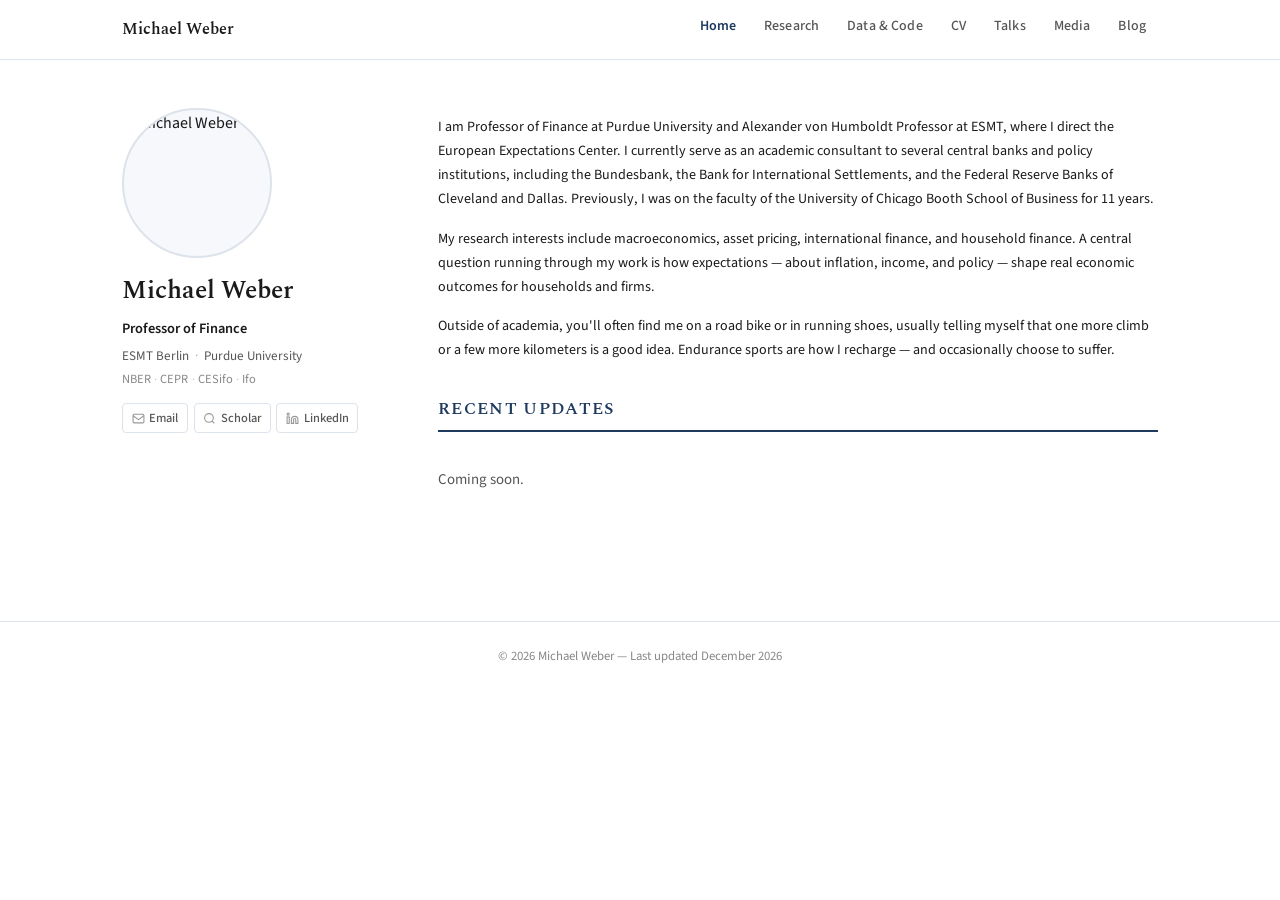
==== index.html @ 578f889b "Main Files" ====
<!DOCTYPE html>
<html lang="en">
<head>
  <meta charset="UTF-8">
  <meta name="viewport" content="width=device-width, initial-scale=1.0">
  <meta name="description" content="Michael Weber — Professor of Finance at Purdue University and ESMT Berlin. Research in asset pricing, monetary policy, and household finance.">
  <title>Michael Weber | Finance</title>
  <link rel="preconnect" href="https://fonts.googleapis.com">
  <link rel="preconnect" href="https://fonts.gstatic.com" crossorigin>
  <link href="https://fonts.googleapis.com/css2?family=Source+Sans+3:wght@400;500;600&family=Spectral:ital,wght@0,400;0,600;1,400&family=JetBrains+Mono:wght@400&display=swap" rel="stylesheet">
  <link rel="stylesheet" href="style.css">
  <link rel="icon" type="image/svg+xml" href="favicon.svg?v=2">
  <style>
    :root {
      --color-accent:    #1e3a5f;
      --color-accent-lt: #2563a8;
      --color-surface:   #f6f8fb;
      --color-border:    #dde3ea;
    }

    a { color: #1e5799; }
    a:hover { color: #1e3a5f; }
    .nav-links a { color: var(--color-muted); }
    .nav-links a:hover, .nav-links a.active { color: var(--color-accent); }
    .section-title { color: var(--color-accent); border-bottom-color: var(--color-accent); }

    /* ── Circular photo ─────────────────────────── */
    .sidebar-photo {
      width: 150px;
      height: 150px;
      border-radius: 50%;
      object-fit: cover;
      object-position: center top;
      border: 2px solid var(--color-border);
      display: block;
      margin: 0 0 1.1rem 0;
    }

    /* ── Name ───────────────────────────────────── */
    .sidebar-name {
      font-family: var(--font-serif);
      font-size: 1.55rem;
      font-weight: 600;
      color: var(--color-text);
      line-height: 1.2;
      margin-bottom: 0.75rem;
    }

    /* ── Info block: role / institutions / affiliations ── */
    .sidebar-info {
      display: flex;
      flex-direction: column;
      gap: 0.25rem;
      margin-bottom: 0.9rem;
    }

    .sidebar-role {
      font-size: 0.9rem;
      font-weight: 600;
      color: var(--color-text);
      margin-bottom: 0.05rem;
    }

    .sidebar-inst {
      font-size: 0.82rem;
      color: var(--color-muted);
      line-height: 1.5;
    }
    .sidebar-inst a, .sidebar-affil a {
      color: inherit;
      text-decoration: none;
    }
    .sidebar-inst a:hover, .sidebar-affil a:hover {
      color: var(--color-accent);
      text-decoration: underline;
    }

    .sidebar-affil {
      font-size: 0.78rem;
      color: var(--color-subtle);
      line-height: 1.5;
    }

    .dot-sep {
      margin: 0 0.2rem;
      opacity: 0.45;
    }

    /* ── Icon button row ────────────────────────── */
    .sidebar-links {
      display: flex;
      flex-direction: row;
      flex-wrap: wrap;
      gap: 0.35rem;
      list-style: none;
      padding: 0;
      margin: 0.5rem 0 0;
    }
    .sidebar-links a {
      display: flex;
      align-items: center;
      gap: 0.28rem;
      font-size: 0.78rem;
      font-weight: 500;
      color: var(--color-muted);
      border: 1px solid var(--color-border);
      border-radius: 4px;
      padding: 0.2rem 0.55rem;
      text-decoration: none;
      transition: all 0.15s;
      white-space: nowrap;
    }
    .sidebar-links a:hover {
      color: var(--color-accent);
      border-color: var(--color-accent);
      background: rgba(30,58,95,0.04);
    }
    .sidebar-links .icon {
      width: 13px; height: 13px; flex-shrink: 0;
    }

    /* ── Bio text ───────────────────────────────── */
    .bio-text {
      font-size: 0.88rem;
      line-height: 1.7;
      color: var(--color-text);
      margin-bottom: 1rem;
    }
  </style>
</head>
<body>

  <nav class="site-nav">
    <div class="nav-inner">
    <a href="index.html" class="nav-brand">Michael Weber</a>
    <ul class="nav-links">
      <li><a href="index.html" class="active">Home</a></li>
      <li><a href="research.html">Research</a></li>
      <li><a href="data-code.html">Data &amp; Code</a></li>
      <li><a href="files/cv.pdf" target="_blank">CV</a></li>
      <li><a href="talks.html">Talks</a></li>
      <li><a href="media.html">Media</a></li>
      <li><a href="blog.html">Blog</a></li>
    </ul>
    <button class="nav-hamburger" aria-label="Toggle navigation" onclick="this.closest('nav').querySelector('.nav-links').classList.toggle('open')">
      <svg viewBox="0 0 24 24"><line x1="3" y1="6" x2="21" y2="6"/><line x1="3" y1="12" x2="21" y2="12"/><line x1="3" y1="18" x2="21" y2="18"/></svg>
    </button>
      </div>
  </nav>

  <div class="page-wrapper">

    <aside class="sidebar">

      <img src="images/weber.jpeg" alt="Michael Weber" class="sidebar-photo">

      <div class="sidebar-name">Michael Weber</div>

      <div class="sidebar-info">

        <div class="sidebar-role">Professor of Finance</div>

        <div class="sidebar-inst">
          <a href="https://esmt.berlin/person/michael-weber" target="_blank">ESMT Berlin</a>
          <span class="dot-sep">·</span>
          <a href="https://www.business.purdue.edu/faculty/home.php?username=weber366" target="_blank">Purdue University</a>
        </div>

        <div class="sidebar-affil">
          <a href="https://www.nber.org/people/michael_weber?page=1&perPage=50" target="_blank">NBER</a><span class="dot-sep">·</span><a href="https://cepr.org/about/people/michael-weber" target="_blank">CEPR</a><span class="dot-sep">·</span><a href="https://www.ifo.de/en/cesifo/network-member/weber-michael-0" target="_blank">CESifo</a><span class="dot-sep">·</span>Ifo
        </div>

      </div>

      <ul class="sidebar-links">
        <li>
          <a href="mailto:weber366@purdue.edu">
            <svg class="icon" viewBox="0 0 24 24" fill="none" stroke="currentColor" stroke-width="2">
              <rect x="2" y="4" width="20" height="16" rx="2"/>
              <path d="m2 7 10 7 10-7"/>
            </svg>
            Email
          </a>
        </li>
        <li>
          <a href="https://scholar.google.com/citations?user=i4pS5EwAAAAJ&hl=en" target="_blank">
            <svg class="icon" viewBox="0 0 24 24" fill="none" stroke="currentColor" stroke-width="2">
              <circle cx="11" cy="11" r="8"/><path d="m21 21-4.35-4.35"/>
            </svg>
            Scholar
          </a>
        </li>
        <li>
          <a href="https://www.linkedin.com/in/michael-weber-6b3bb654/" target="_blank">
            <svg class="icon" viewBox="0 0 24 24" fill="none" stroke="currentColor" stroke-width="2">
              <path d="M16 8a6 6 0 0 1 6 6v7h-4v-7a2 2 0 0 0-2-2 2 2 0 0 0-2 2v7h-4v-7a6 6 0 0 1 6-6z"/>
              <rect x="2" y="9" width="4" height="12"/>
              <circle cx="4" cy="4" r="2"/>
            </svg>
            LinkedIn
          </a>
        </li>
      </ul>

    </aside>

    <main class="main-content">

      <p class="bio-text">
        I am Professor of Finance at Purdue University and Alexander von Humboldt Professor at ESMT, where I direct the European Expectations Center. I currently serve as an academic consultant to several central banks and policy institutions, including the Bundesbank, the Bank for International Settlements, and the Federal Reserve Banks of Cleveland and Dallas. Previously, I was on the faculty of the University of Chicago Booth School of Business for 11 years.
      </p>
      <p class="bio-text">
        My research interests include macroeconomics, asset pricing, international finance, and household finance. A central question running through my work is how expectations — about inflation, income, and policy — shape real economic outcomes for households and firms.
      </p>
      <p class="bio-text">
        Outside of academia, you'll often find me on a road bike or in running shoes, usually telling myself that one more climb or a few more kilometers is a good idea. Endurance sports are how I recharge — and occasionally choose to suffer.
      </p>

      <div class="section-title">Recent Updates</div>
      <p style="color: var(--color-muted); font-size: 0.93rem; padding: 1rem 0;">Coming soon.</p>

    </main>
  </div>

<footer class="site-footer">
  &copy; 2026 Michael Weber &mdash; Last updated <span id="last-modified"></span>
  <script>
    const d = new Date(document.lastModified);
    document.getElementById('last-modified').textContent =
      d.toLocaleDateString('en-US', { month: 'long', year: 'numeric' });
  </script>
</footer>

  <script>
    document.querySelectorAll('.nav-links a').forEach(function(a) {
      a.addEventListener('click', function() {
        document.querySelector('.nav-links').classList.remove('open');
      });
    });
  </script>
</body>
</html>
---- style.css ----
/* ============================================================
   MICHAEL WEBER — ACADEMIC WEBSITE
   style.css
   
   HOW TO READ THIS FILE:
   CSS is organized in layers — think of it like dressing:
   1. Reset / base         (the bare skin)
   2. Typography           (the fabric)
   3. Layout               (the cut/structure)
   4. Components           (individual items: nav, cards, etc.)
   5. Page-specific tweaks (final tailoring)
   ============================================================ */


/* ── 1. CUSTOM PROPERTIES (variables) ─────────────────────────
   CSS variables let you define a color ONCE and use it everywhere.
   If you want to change the accent color, you change ONE line here.
   ────────────────────────────────────────────────────────────── */
:root {
  --color-bg:         #ffffff;
  --color-text:       #1a1a1a;
  --color-muted:      #555555;
  --color-subtle:     #888888;
  --color-accent:     #1e3a5f;       /* deep navy */
  --color-accent-lt:  #2563a8;
  --color-border:     #dde3ea;
  --color-surface:    #f6f8fb;       /* cool off-white */

  --font-sans:   'Source Sans 3', system-ui, sans-serif;
  --font-serif:  'Spectral', Georgia, serif;
  --font-mono:   'JetBrains Mono', monospace;

  --nav-height:  60px;
  --sidebar-w:   260px;
  --content-max: 760px;
  --gap:         2rem;
}


/* ── 2. RESET ──────────────────────────────────────────────────
   Browsers have their own default styles that differ slightly.
   A reset levels the playing field so we start from zero.
   ────────────────────────────────────────────────────────────── */
*, *::before, *::after {
  box-sizing: border-box;
  margin: 0;
  padding: 0;
}

html {
  scroll-behavior: smooth;
  font-size: 16px;                   /* 1rem = 16px everywhere */
}

body {
  font-family: var(--font-sans);
  color: var(--color-text);
  background: var(--color-bg);
  line-height: 1.7;
  -webkit-font-smoothing: antialiased;
}

img { max-width: 100%; display: block; }

a {
  color: var(--color-accent);
  text-decoration: none;
}
a:hover {
  color: var(--color-accent-lt);
  text-decoration: underline;
}


/* ── 3. TYPOGRAPHY ─────────────────────────────────────────────
   We use Spectral (serif) for display text and Source Sans 3
   (sans-serif) for body text — a classic academic pairing.
   ────────────────────────────────────────────────────────────── */
h1, h2, h3, h4 {
  font-family: var(--font-serif);
  font-weight: 600;
  line-height: 1.25;
  color: var(--color-text);
}

h1 { font-size: 2rem; }
h2 { font-size: 1.4rem; margin-bottom: 1rem; }
h3 { font-size: 1.1rem; margin-bottom: 0.5rem; }

p { margin-bottom: 1rem; }
p:last-child { margin-bottom: 0; }

ul, ol {
  padding-left: 1.4em;
  margin-bottom: 1rem;
}
li { margin-bottom: 0.3rem; }

.section-title {
  font-family: var(--font-serif);
  font-size: 1.05rem;
  font-weight: 600;
  text-transform: uppercase;
  letter-spacing: 0.08em;
  color: var(--color-accent);
  border-bottom: 2px solid var(--color-accent);
  padding-bottom: 0.4rem;
  margin-bottom: 1.2rem;
  margin-top: 2rem;
}
.section-title:first-child { margin-top: 0; }
.section-title:first-child { margin-top: 0; }


/* ── 4. NAVIGATION ─────────────────────────────────────────────
   The nav bar sticks to the top of the screen (position: fixed).
   Every page uses the same nav HTML, which means the same CSS
   applies everywhere — one change, site-wide effect.
   ────────────────────────────────────────────────────────────── */
.site-nav {
  position: fixed;
  top: 0;
  left: 0;
  right: 0;
  height: var(--nav-height);
  background: var(--color-bg);
  border-bottom: 1px solid var(--color-border);
  display: flex;
  align-items: center;
  padding: 0;
  z-index: 1000;
}

/* Inner wrapper constrains nav content to match page body width */
.site-nav > *,
.site-nav .nav-brand,
.site-nav .nav-links,
.site-nav .nav-hamburger {
  /* handled via nav-inner below */
}

.site-nav {
  justify-content: center;
}

.nav-inner {
  width: 100%;
  max-width: 1100px;
  padding: 0 2rem;
  display: flex;
  align-items: center;
  gap: 0;
}

.nav-brand {
  font-family: var(--font-serif);
  font-weight: 600;
  font-size: 1rem;
  color: var(--color-text);
  white-space: nowrap;
  margin-right: auto;
  text-decoration: none;
  flex-shrink: 0;
}
.nav-brand:hover {
  color: var(--color-accent);
  text-decoration: none;
}

.nav-links {
  display: flex;
  list-style: none;
  gap: 0.25rem;
  padding: 0;
  margin: 0;
}

.nav-links a {
  display: block;
  padding: 0.35rem 0.75rem;
  font-size: 0.875rem;
  font-weight: 500;
  color: var(--color-muted);
  border-radius: 4px;
  transition: color 0.15s, background 0.15s;
  text-decoration: none;
  letter-spacing: 0.01em;
}
.nav-links a:hover {
  color: var(--color-accent);
  background: rgba(30, 58, 95, 0.06);
  text-decoration: none;
}
.nav-links a.active {
  color: var(--color-accent);
  font-weight: 600;
}


/* ── 5. PAGE WRAPPER & SIDEBAR LAYOUT ─────────────────────────
   The main layout is a two-column grid:
   [sidebar 260px] [content flexible]
   
   CSS Grid is the modern way to build two-column layouts.
   Think of it like a table, but much more flexible.
   ────────────────────────────────────────────────────────────── */
.page-wrapper {
  margin-top: var(--nav-height);
  max-width: 1100px;
  margin-left: auto;
  margin-right: auto;
  padding: 3rem 2rem;
  display: grid;
  grid-template-columns: var(--sidebar-w) 1fr;
  gap: 3.5rem;
  align-items: start;
}

/* Pages without a sidebar use this instead */
.page-wrapper.no-sidebar {
  grid-template-columns: 1fr;
  max-width: 1100px;
}


/* ── 6. SIDEBAR ────────────────────────────────────────────────
   position: sticky means the sidebar scrolls with the page
   until it hits the top, then locks in place — so the photo
   and name are always visible as you read down the content.
   ────────────────────────────────────────────────────────────── */
.sidebar {
  position: sticky;
  top: calc(var(--nav-height) + 1.5rem);
}

.sidebar-photo {
  width: 100%;
  max-width: 210px;
  aspect-ratio: 1 / 1;
  object-fit: cover;
  border-radius: 4px;
  margin-bottom: 1.2rem;
  border: 1px solid var(--color-border);
  background: var(--color-surface);
}

.sidebar-name {
  font-family: var(--font-serif);
  font-size: 1.25rem;
  font-weight: 600;
  line-height: 1.2;
  margin-bottom: 0.4rem;
}

.sidebar-title {
  font-size: 0.82rem;
  color: var(--color-muted);
  line-height: 1.5;
  margin-bottom: 1.2rem;
}

.sidebar-links {
  list-style: none;
  padding: 0;
  display: flex;
  flex-direction: column;
  gap: 0.3rem;
  margin-bottom: 1.4rem;
}

.sidebar-links a {
  font-size: 0.82rem;
  color: var(--color-muted);
  display: flex;
  align-items: center;
  gap: 0.45rem;
  transition: color 0.15s;
  text-decoration: none;
}
.sidebar-links a:hover {
  color: var(--color-accent);
  text-decoration: none;
}

.sidebar-links .icon {
  width: 14px;
  height: 14px;
  flex-shrink: 0;
  opacity: 0.6;
}

.sidebar-divider {
  border: none;
  border-top: 1px solid var(--color-border);
  margin: 1.2rem 0;
}


/* ── 7. MAIN CONTENT AREA ──────────────────────────────────── */
.main-content {
  min-width: 0;                      /* prevents grid blowout */
  padding-top: 0.5rem;
}


/* ── 8. BIO SECTION (homepage) ─────────────────────────────── */
.bio-text {
  font-size: 1rem;
  color: var(--color-text);
  margin-bottom: 1rem;
}

.updates-list {
  list-style: none;
  padding: 0;
}

.updates-list li {
  padding: 0.75rem 0;
  border-bottom: 1px solid var(--color-border);
  font-size: 0.93rem;
  color: var(--color-muted);
  line-height: 1.6;
}
.updates-list li:last-child { border-bottom: none; }

.update-date {
  font-size: 0.78rem;
  font-family: var(--font-mono);
  color: var(--color-subtle);
  display: block;
  margin-bottom: 0.15rem;
  letter-spacing: 0.03em;
}


/* ── 9. PAPER CARDS (research page) ────────────────────────── */
.paper-list {
  list-style: none;
  padding: 0;
}

.paper-item {
  padding: 1.25rem 0;
  border-bottom: 1px solid var(--color-border);
}
.paper-item:last-child { border-bottom: none; }

.paper-title {
  font-family: var(--font-serif);
  font-size: 1rem;
  font-weight: 600;
  color: var(--color-text);
  margin-bottom: 0.25rem;
  line-height: 1.4;
}

.paper-authors {
  font-size: 0.88rem;
  color: var(--color-muted);
  margin-bottom: 0.2rem;
}

.paper-venue {
  font-size: 0.88rem;
  color: var(--color-muted);
  font-style: italic;
  margin-bottom: 0.5rem;
}

.paper-links {
  display: flex;
  flex-wrap: wrap;
  gap: 0.5rem;
}

.paper-link {
  font-size: 0.78rem;
  font-weight: 600;
  padding: 0.2rem 0.6rem;
  border: 1px solid var(--color-border);
  border-radius: 3px;
  color: var(--color-muted);
  transition: all 0.15s;
  text-decoration: none;
  letter-spacing: 0.03em;
  text-transform: uppercase;
}
.paper-link:hover {
  border-color: var(--color-accent);
  color: var(--color-accent);
  background: rgba(30, 58, 95, 0.04);
  text-decoration: none;
}


/* ── 10. TEACHING & TALKS ITEMS ─────────────────────────────── */
.course-item,
.talk-item {
  padding: 1rem 0;
  border-bottom: 1px solid var(--color-border);
}
.course-item:last-child,
.talk-item:last-child { border-bottom: none; }

.course-title,
.talk-title {
  font-weight: 600;
  font-size: 0.97rem;
  margin-bottom: 0.2rem;
}

.course-meta,
.talk-meta {
  font-size: 0.85rem;
  color: var(--color-muted);
  margin-bottom: 0.4rem;
}


/* ── 11. DATA & CODE TABLE ───────────────────────────────────── */
.data-item {
  padding: 1rem 0;
  border-bottom: 1px solid var(--color-border);
}
.data-item:last-child { border-bottom: none; }

.data-name {
  font-weight: 600;
  font-size: 0.97rem;
  margin-bottom: 0.2rem;
}

.data-desc {
  font-size: 0.88rem;
  color: var(--color-muted);
  margin-bottom: 0.4rem;
}

/* ── 12. BLOG / POSTS ────────────────────────────────────────── */
.post-item {
  padding: 1.1rem 0;
  border-bottom: 1px solid var(--color-border);
}
.post-item:last-child { border-bottom: none; }

.post-title {
  font-family: var(--font-serif);
  font-size: 1.05rem;
  font-weight: 600;
  margin-bottom: 0.2rem;
}

.post-date {
  font-size: 0.8rem;
  font-family: var(--font-mono);
  color: var(--color-subtle);
  letter-spacing: 0.03em;
  margin-bottom: 0.3rem;
}

.post-excerpt {
  font-size: 0.9rem;
  color: var(--color-muted);
}


/* ── 13. FOOTER ──────────────────────────────────────────────── */
.site-footer {
  border-top: 1px solid var(--color-border);
  padding: 1.5rem 2rem;
  margin-top: 4rem;
  font-size: 0.8rem;
  color: var(--color-subtle);
  text-align: center;
}


/* ── 14. RESPONSIVE (mobile) ─────────────────────────────────── */

/* Hamburger button — hidden on desktop */
.nav-hamburger {
  display: none;
  background: none;
  border: none;
  cursor: pointer;
  padding: 0.4rem;
  color: var(--color-text);
  margin-left: auto;
}
.nav-hamburger svg {
  display: block;
  width: 22px;
  height: 22px;
  stroke: currentColor;
  stroke-width: 2;
  stroke-linecap: round;
  fill: none;
}

@media (max-width: 700px) {
  .page-wrapper {
    grid-template-columns: 1fr;
    gap: 2rem;
    padding: 1.5rem 1.2rem;
  }

  .sidebar {
    position: static;
    display: flex;
    flex-direction: column;
    align-items: center;
    text-align: center;
  }

  .sidebar-photo { max-width: 140px; }

  /* Show hamburger, hide nav links by default */
  .nav-hamburger { display: block; }

  .nav-links {
    display: none;
    position: absolute;
    top: var(--nav-height);
    left: 0;
    right: 0;
    background: var(--color-bg);
    border-bottom: 1px solid var(--color-border);
    flex-direction: column;
    gap: 0;
    padding: 0.5rem 0;
    z-index: 999;
  }

  .nav-links.open { display: flex; }

  .nav-links li { width: 100%; }

  .nav-links a {
    padding: 0.75rem 1.5rem;
    font-size: 0.95rem;
    border-radius: 0;
    border-bottom: 1px solid var(--color-border);
  }
  .nav-links li:last-child a { border-bottom: none; }
}
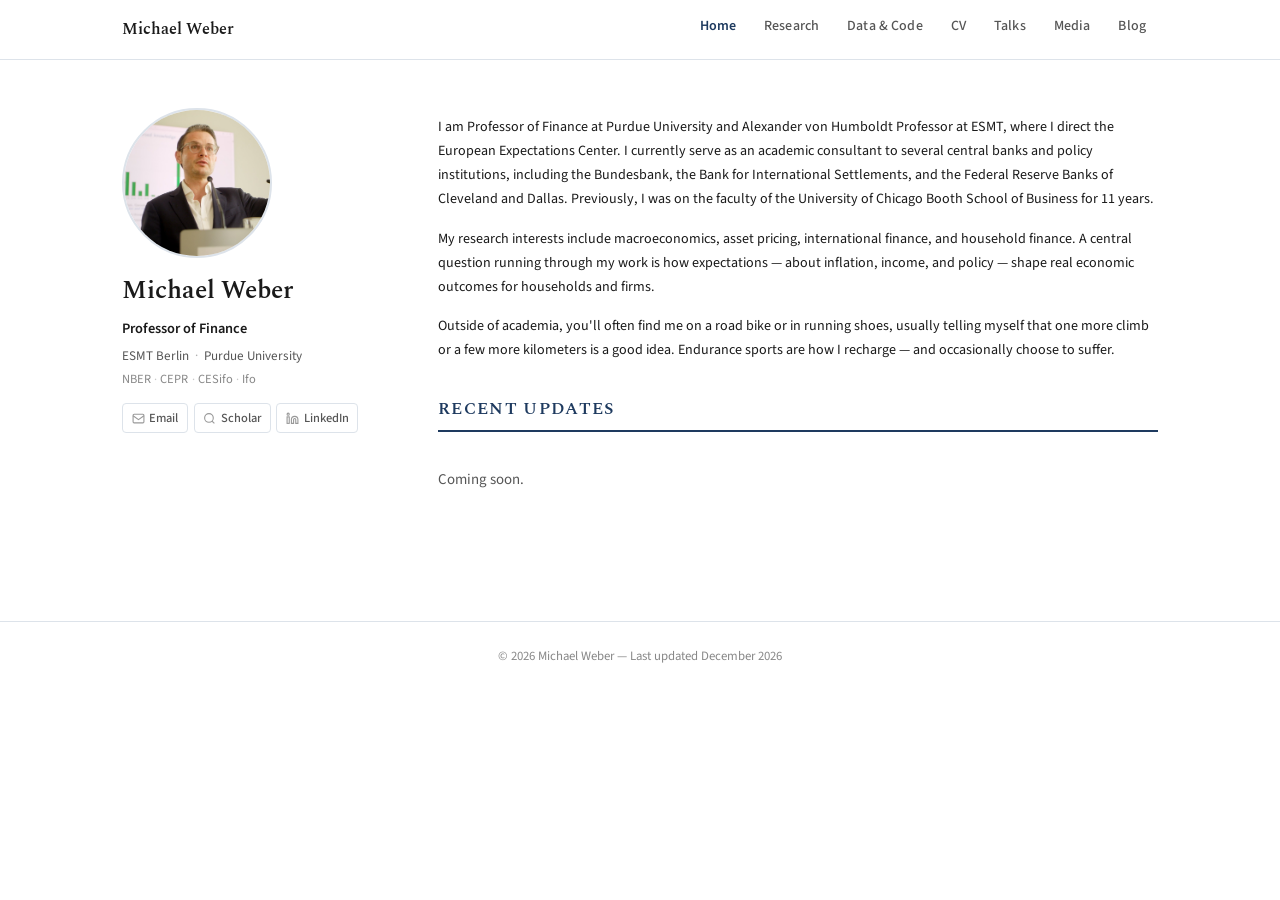
==== commit 0ba1ea06: "Update index.html" ====
--- a/index.html
+++ b/index.html
@@ -8,6 +8,17 @@
   <link rel="preconnect" href="https://fonts.googleapis.com">
   <link rel="preconnect" href="https://fonts.gstatic.com" crossorigin>
   <link href="https://fonts.googleapis.com/css2?family=Source+Sans+3:wght@400;500;600&family=Spectral:ital,wght@0,400;0,600;1,400&family=JetBrains+Mono:wght@400&display=swap" rel="stylesheet">
+
+  <!-- Google tag (gtag.js) -->
+  <script async src="https://www.googletagmanager.com/gtag/js?id=G-BGBCS4K3F3"></script>
+  <script>
+    window.dataLayer = window.dataLayer || [];
+    function gtag(){dataLayer.push(arguments);}
+    gtag('js', new Date());
+  
+    gtag('config', 'G-BGBCS4K3F3');
+  </script>
+  
   <link rel="stylesheet" href="style.css">
   <link rel="icon" type="image/svg+xml" href="favicon.svg?v=2">
   <style>
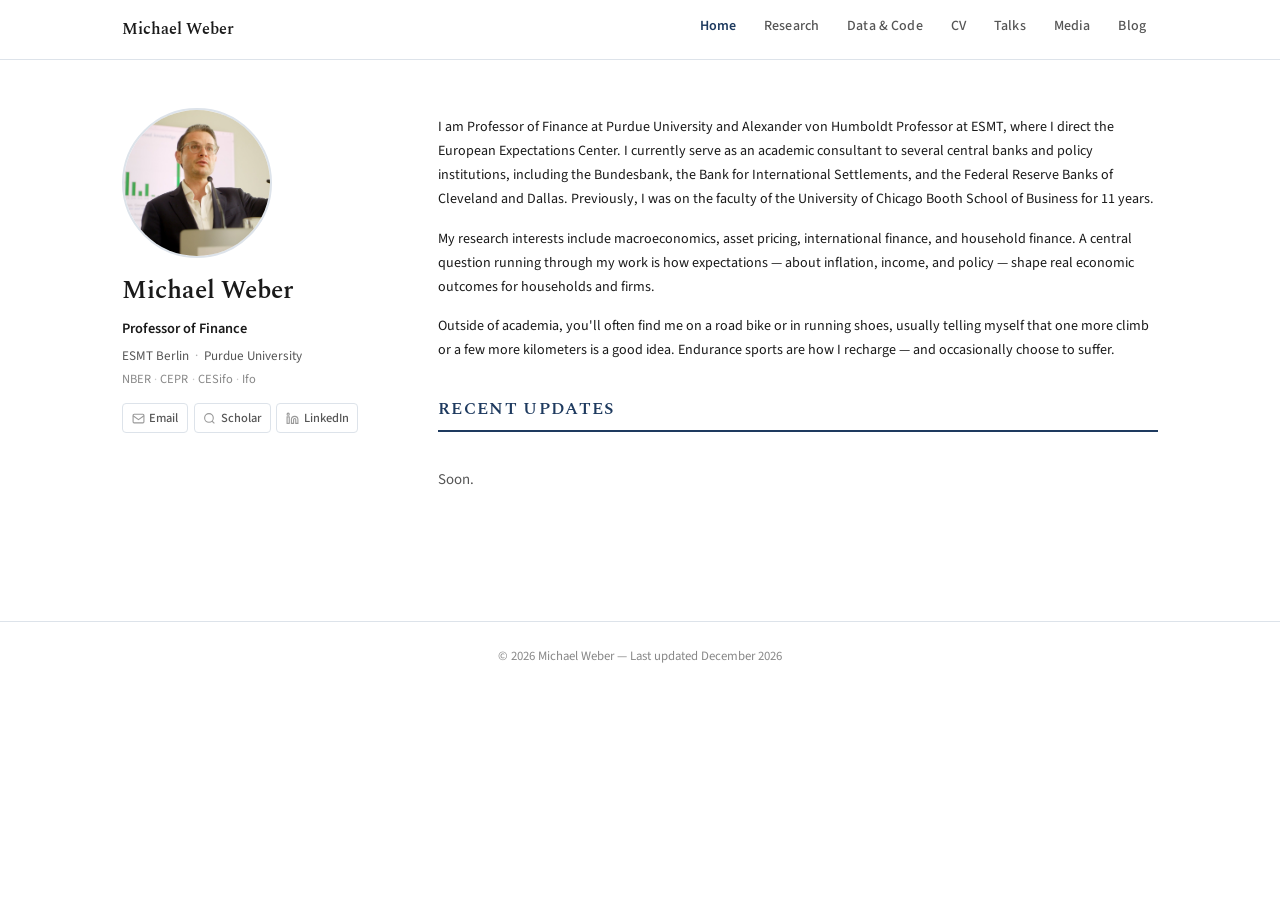
==== commit 9cad876d: "Update index.html" ====
--- a/index.html
+++ b/index.html
@@ -1,15 +1,7 @@
 <!DOCTYPE html>
 <html lang="en">
 <head>
-  <meta charset="UTF-8">
-  <meta name="viewport" content="width=device-width, initial-scale=1.0">
-  <meta name="description" content="Michael Weber — Professor of Finance at Purdue University and ESMT Berlin. Research in asset pricing, monetary policy, and household finance.">
-  <title>Michael Weber | Finance</title>
-  <link rel="preconnect" href="https://fonts.googleapis.com">
-  <link rel="preconnect" href="https://fonts.gstatic.com" crossorigin>
-  <link href="https://fonts.googleapis.com/css2?family=Source+Sans+3:wght@400;500;600&family=Spectral:ital,wght@0,400;0,600;1,400&family=JetBrains+Mono:wght@400&display=swap" rel="stylesheet">
-
-  <!-- Google tag (gtag.js) -->
+   <!-- Google tag (gtag.js) -->
   <script async src="https://www.googletagmanager.com/gtag/js?id=G-BGBCS4K3F3"></script>
   <script>
     window.dataLayer = window.dataLayer || [];
@@ -19,6 +11,13 @@
     gtag('config', 'G-BGBCS4K3F3');
   </script>
   
+  <meta charset="UTF-8">
+  <meta name="viewport" content="width=device-width, initial-scale=1.0">
+  <meta name="description" content="Michael Weber — Professor of Finance at Purdue University and ESMT Berlin. Research in asset pricing, monetary policy, and household finance.">
+  <title>Michael Weber | Finance</title>
+  <link rel="preconnect" href="https://fonts.googleapis.com">
+  <link rel="preconnect" href="https://fonts.gstatic.com" crossorigin>
+  <link href="https://fonts.googleapis.com/css2?family=Source+Sans+3:wght@400;500;600&family=Spectral:ital,wght@0,400;0,600;1,400&family=JetBrains+Mono:wght@400&display=swap" rel="stylesheet">  
   <link rel="stylesheet" href="style.css">
   <link rel="icon" type="image/svg+xml" href="favicon.svg?v=2">
   <style>
@@ -228,7 +227,7 @@
       </p>
 
       <div class="section-title">Recent Updates</div>
-      <p style="color: var(--color-muted); font-size: 0.93rem; padding: 1rem 0;">Coming soon.</p>
+      <p style="color: var(--color-muted); font-size: 0.93rem; padding: 1rem 0;">Soon.</p>
 
     </main>
   </div>
